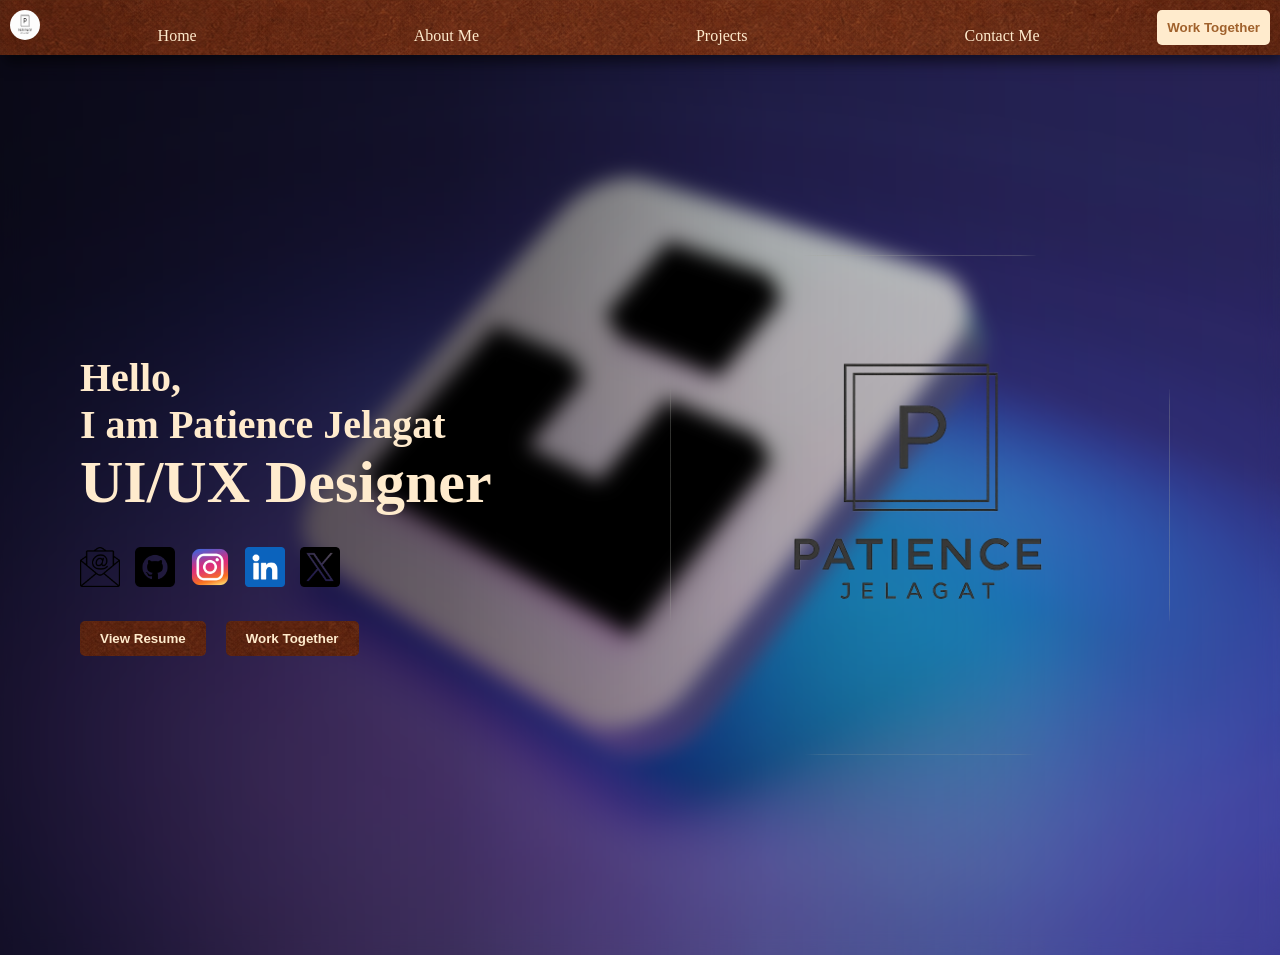
==== html/index.html @ fa7ac681 "Better file structure" ====
<!DOCTYPE html>
<html lang="en">
<head>
    <meta charset="UTF-8">
    <meta name="viewport" content="width=device-width, initial-scale=1.0">
    <title>Digital Creator-Portfolio Template </title>
    <link rel="stylesheet" href="../style.css">
    <link rel="icon" href="/git.ignore/images/inspos/logo.png">
</head>
<body>
    
    <div class="container">
<!--Just the nav-bar contents-->
        <nav>

            <img src="/git.ignore/images/inspos/logo.png" alt="">

            <div class="navLinks">
                
                <a href="index.html">Home</a>
                <a href="about.html">About Me</a>
                <a href="projects.html">Projects</a>
                <a href="contact.html">Contact Me</a>
                
            </div>

            <button>Work Together</button>


        </nav>
     
      <main>


        <div class="intro">

            <div class="homeImage">

            <img src="/git.ignore/images/inspos/watermark.png" alt="">

            </div>

            <section id="summary">

                <div class="text">
                   <p>Hello,</p>
                   <p>I am <span>Patience Jelagat</span></p>
                   <h1>UI/UX Designer</h1>
                </div>

                <div class="mediaLinks">
                    
                    <a href=""><img src="/git.ignore/images/icons/email.png" alt=""></a>
                    <a href=""><img src="/git.ignore/images/icons/github.png" alt=""></a>
                    <a href=""><img src="/git.ignore/images/icons/instagram (1).png" alt=""></a>
                    <a href=""><img src="/git.ignore/images/icons/linkedin.png" alt=""></a>
                    <a href=""><img src="/git.ignore/images/icons/twitter.png" alt=""></a>
                </div>
                <div class="buttons">
                    <button id="view">View Resume</button>
                    <button>Work Together</button>
                </div>
            </section>

        </div>











    </div>


</body>
</html>
---- style.css ----
*{
    padding: 0;
    margin: 0;
    box-sizing: border-box;
}
body{
    background: url(/git.ignore/images/inspos/muhammad-asyfaul-_eqdJnXZz1I-unsplash.jpg);
    background-size: cover;
    background-position: center;
}
/* NAV BAR */
nav img{
    height: 30px;
    width: 30px;
    border-radius: 50px;
    font-family: Georgia, 'Times New Roman', Times, serif;
}

nav{
    background: url(/git.ignore/images/inspos/Textured\ brown\ background.png);
    display: flex;
    padding: 10px;
    justify-content: space-between;
    box-shadow: 4px 8px 12px  rgba(0,0,0, 0.5);
    position: sticky;
    top: 0;
    left: 0;
    width: 100%;
    z-index: 1000;
}

.navLinks{
    display: flex;
    justify-content: space-between;
    align-items: end;
    width:70%;
}

.navLinks a{
    text-decoration: none;
    color: blanchedalmond;
    transition: 0.1s;
}

.navLinks a:hover{
    text-decoration: underline;
}

.navLinks a:active{
    opacity: 0.6;
}

nav button{
    padding: 10px;
    border: none;
    border-radius: 5px;
    background-color: blanchedalmond;
    color:  rgba(136, 63, 4, 0.8);
    font-weight: bold;
    transition: 0.2s;
    cursor: pointer; 
}

nav button:hover{
    transform: translateY(-5px);
    box-shadow: 3px 6px 10px black;
    color: rgb(136, 63, 4) ;
}

nav button:active{
    opacity: 0.5;
}


/* HOMEPAGE */
.mediaLinks img{
    height: 40px;
    width: 40px;
}

.intro{

   background-size: cover;
   background-position: left;
   display: flex;
   justify-content: center;
   align-items: center;
   flex-direction: row-reverse;
   min-height: 100vh;
   gap: 40px;
   padding: 60px;
   overflow: hidden;
   background: linear-gradient(
    to left,
        rgba(0,0,0, 0.05) 0%,
        rgba(0,0,0, 0.12) 20%,
        rgba(0,0,0, 0.25) 40%,
        rgba(0,0, 0, 0.55) 65%,
        rgba(0,0,0, 0.75) 100%
   );
   backdrop-filter: blur(10px);
   -webkit-backdrop-filter: blur(10px);
}

.homeImage{
    flex: 1;
}

.homeImage img{
    width: 100%;
    max-width: 500px;
    height: auto;
    display: block;
    object-fit: fill;
    border-radius: 150px;
}

#summary{
    flex: 1;
    padding-left: 20px;
    display: flex;
    flex-direction: column;
    justify-content: center;
    gap: 30px;

}

.text {
    font-weight: 600;
    font-size: 40px;
    color: blanchedalmond;
}

.mediaLinks{
    display: flex;
    gap: 15px;

}

.mediaLinks img:hover{
    transition: 0.3s;
    filter: drop-shadow(0 0 15px white);
}

.buttons{
    display: flex;
}

.buttons button{
    background: url(/git.ignore/images/inspos/Textured\ brown\ background.png);
    color: blanchedalmond;
    padding: 10px 20px;
    margin-right: 20px;
    border: none;
    font-weight: bold;
    border-radius: 5px;
    cursor: pointer;
    transition: 0.3s;
}


.buttons button:hover{
    color: white;
    transform: translateY(-5px);
    box-shadow: 3px 6px 9px black;

}

.buttons button:active{
    opacity: 0.5;
}


/*CONTACT FORM*/
#contact{
    background-image: url(/git.ignore/images/inspos/Textured\ brown\ background.png);
}

#contactNav{
    box-shadow: none;
}

#contact h1{
    margin-bottom: 20px;
    text-align: center;
    color: floralwhite;
}
.options{
    display: flex;
    justify-content: center;
    gap: 60px;
    padding: 10px;
    
}
@media(max-width:500px){
    .options{
        flex-direction: column-reverse;
    }
}
.icons{
    display: flex;
    flex-direction: column;
    gap: 20px;
    color: floralwhite;
}
.icons ul li{
    list-style: none;
    margin: 10px;
    color: black;
}
.icons h2{
    text-decoration: underline;
}
.icons img{
    max-height: 40px;
    max-width: 40px;
    margin-right: 5px;
}
.icons a{
    text-decoration: none;
    color: floralwhite;
    transition: 0.3s;
}
.icons a:hover{
    text-shadow: 4px 6px 12px aliceblue;
    text-decoration: underline;

}
.icons a:active{
    transition: 0.1s;
    color: black;

}
form{
    display: flex;
    flex-direction: column;
    gap: 15px;
    background-color: blanchedalmond;
    padding: 20px;
    border-radius: 3px;
    box-shadow: 4px 8px 16px;
    
}
form input{
    max-width: 300px;
    padding: 8px;
    border: 1px solid black;
}
textarea{
    max-width: 350px;
    min-height: 150px ;
    padding: 5px;
}
#submitBtn{
    max-width: 60px;
    padding: 8px;
    cursor: pointer;
    color: floralwhite;
    background: url(/git.ignore/images/inspos/Textured\ brown\ background.png );
    border: none;
    border-radius: 2px;
    transition: 0.3s;
    align-self: flex-end;
}
#submitBtn:hover{
    box-shadow: 3px 5px 9px black;
}
#submitBtn:active{
    transition: 0.1s;
    opacity: 0.5;
}
input:focus,
textarea:focus{

    outline: none;

    border: 1px solid rgb(181, 92, 92);

    box-shadow: 0 0 10px rgba(181, 92, 92, 0.4);

}



:root{
    --cream: blanchedalmond;
    --white: floralwhite;
    --brown: rgb(136, 63, 4);
}


/* ABOUT PAGE CONTAINER */

#about{
    min-height: 100vh;

    background:
    linear-gradient(
        rgba(0,0,0,0.6),
        rgba(0,0,0,0.6)
    ),

    url("/git.ignore/images/inspos/muhammad-asyfaul-_eqdJnXZz1I-unsplash.jpg");

    background-size: cover;
    background-position: center;

}

/* SECTION LAYOUT */

#about section{

    background: rgba(255,255,255,0.08);

    backdrop-filter: blur(10px);

    -webkit-backdrop-filter: blur(10px);

    border: 1px solid rgba(255,255,255,0.15);

    border-radius: 20px;

    padding: 40px;

    box-shadow: 0 8px 25px rgba(0,0,0,0.25);

    transition:
    transform 0.35s ease,
    box-shadow 0.35s ease;

    color: floralwhite;

    flex: 1;
}

/* HOVER EFFECT */

#about section:hover{

    transform: translateY(-12px);

    box-shadow:
    0 15px 35px rgba(0,0,0,0.45);

}

/* ABOUT PAGE LAYOUT */

.aboutSections{
    padding: 40px;

    display: flex;

    gap: 30px;

    align-items: stretch;

    margin-top: 60px;

}

/* HERO SECTION */

.aboutHero{

    display: flex;

    flex-direction: column;

    justify-content: center;
}

.aboutHero h1{

    font-size: 3.5rem;

    margin-bottom: 20px;

    text-align: left;
}

.aboutHero p{

    line-height: 1.8;

    margin-bottom: 20px;

    color: rgba(255,255,255,0.85);
}

/* BUTTONS */

.aboutBtns{

    display: flex;

    gap: 15px;

    flex-wrap: wrap;
}

.aboutBtns button{

    padding: 12px 20px;

    border: none;

    border-radius: 8px;

    cursor: pointer;

    background: url(/git.ignore/images/inspos/Textured\ brown\ background.png);

    color: blanchedalmond;

    font-weight: bold;

    transition: 0.3s;
}

.aboutBtns button:hover{

    
    box-shadow: 0 8px 20px black;
}

/* JOURNEY */

.journey h2,
.skillsSection h2{

    margin-bottom: 25px;

    font-size: 2rem;
}

.journey p{

    line-height: 1.8;

    margin-bottom: 15px;

    color: rgba(255,255,255,0.85);
}

/* SKILLS */

.skillsGrid{

    display: grid;

    grid-template-columns:
    repeat(auto-fit,minmax(140px,1fr));

    gap: 20px;
}

.skillCard{

    background: rgba(255,255,255,0.12);

    border: 1px solid rgba(255,255,255,0.15);

    padding: 20px;

    border-radius: 15px;

    text-align: center;

    font-weight: bold;

    transition:
    transform 0.3s ease,
    box-shadow 0.3s ease;

    color: floralwhite;
}

.skillCard:hover{

    transform: translateY(-8px);

    box-shadow:
    0 10px 25px rgba(0,0,0,0.4);

}

/* RESPONSIVE */

@media(max-width:950px){

    .aboutSections{

        flex-direction: column;
    }

    .aboutHero h1{

        font-size: 2.8rem;
    }

}

/* PROJECTS PAGE */

#projectsPage{

    min-height: 100vh;

    padding: 140px 60px 60px;

    background:

    linear-gradient(
        rgba(0,0,0,0.7),
        rgba(0,0,0,0.7)
    ),

    url("/git.ignore/images/inspos/muhammad-asyfaul-_eqdJnXZz1I-unsplash.jpg");

    background-size: cover;

    background-position: center;
}

/* TITLE */

.projectsTitle{

    color: floralwhite;

    font-size: 4rem;

    margin-bottom: 60px;

    text-align: center;
}

/* PROJECT GRID */

.projectsContainer{

    display: grid;

    grid-template-columns:
    repeat(auto-fit,minmax(320px,1fr));

    gap: 40px;
}

/* GLASS CARDS */

.projectCard{

    background: rgba(255,255,255,0.08);

    backdrop-filter: blur(10px);

    -webkit-backdrop-filter: blur(10px);

    border: 1px solid rgba(255,255,255,0.15);

    border-radius: 25px;

    overflow: hidden;

    box-shadow:
    0 8px 25px rgba(0,0,0,0.3);

    transition:
    transform 0.35s ease,
    box-shadow 0.35s ease;
}

/* HOVER EFFECT */

.projectCard:hover{

    transform: translateY(-12px);

    box-shadow:
    0 18px 40px rgba(0,0,0,0.5);
}

/* IMAGES */

.projectCard img{

    width: 100%;

    height: 240px;

    object-fit: cover;
}

/* CONTENT */

.projectInfo{

    padding: 30px;

    color: floralwhite;
}

.projectInfo h2{

    margin-bottom: 20px;

    font-size: 2rem;
}

.projectInfo p{

    line-height: 1.8;

    margin-bottom: 25px;

    color: rgba(255,255,255,0.85);
}

/* TECH STACK */

.stack{

    display: flex;

    flex-wrap: wrap;

    gap: 10px;

    margin-bottom: 25px;
}

.stack span{

    background: rgba(255,255,255,0.12);

    border: 1px solid rgba(255,255,255,0.15);

    padding: 8px 14px;

    border-radius: 30px;

    font-size: 14px;
}

/* BUTTONS */

.projectBtns{

    display: flex;

    gap: 15px;

    flex-wrap: wrap;
}

.projectBtns a{

    text-decoration: none;

    padding: 10px 20px;

    border-radius: 10px;

    background: url(/git.ignore/images/inspos/Textured\ brown\ background.png);

    color: blanchedalmond;

    font-weight: bold;
    box-shadow:
    0 10px 20px rgba(0,0,0,0.35);

    transition:
    transform 0.3s ease,
    box-shadow 0.3s ease;
}

.projectBtns a:hover{

    box-shadow: 5px 10px 20px black;
}

/* MOBILE */

@media(max-width:768px){

    #projectsPage{

        padding: 120px 20px 40px;
    }

    .projectsTitle{

        font-size: 3rem;
    }
}
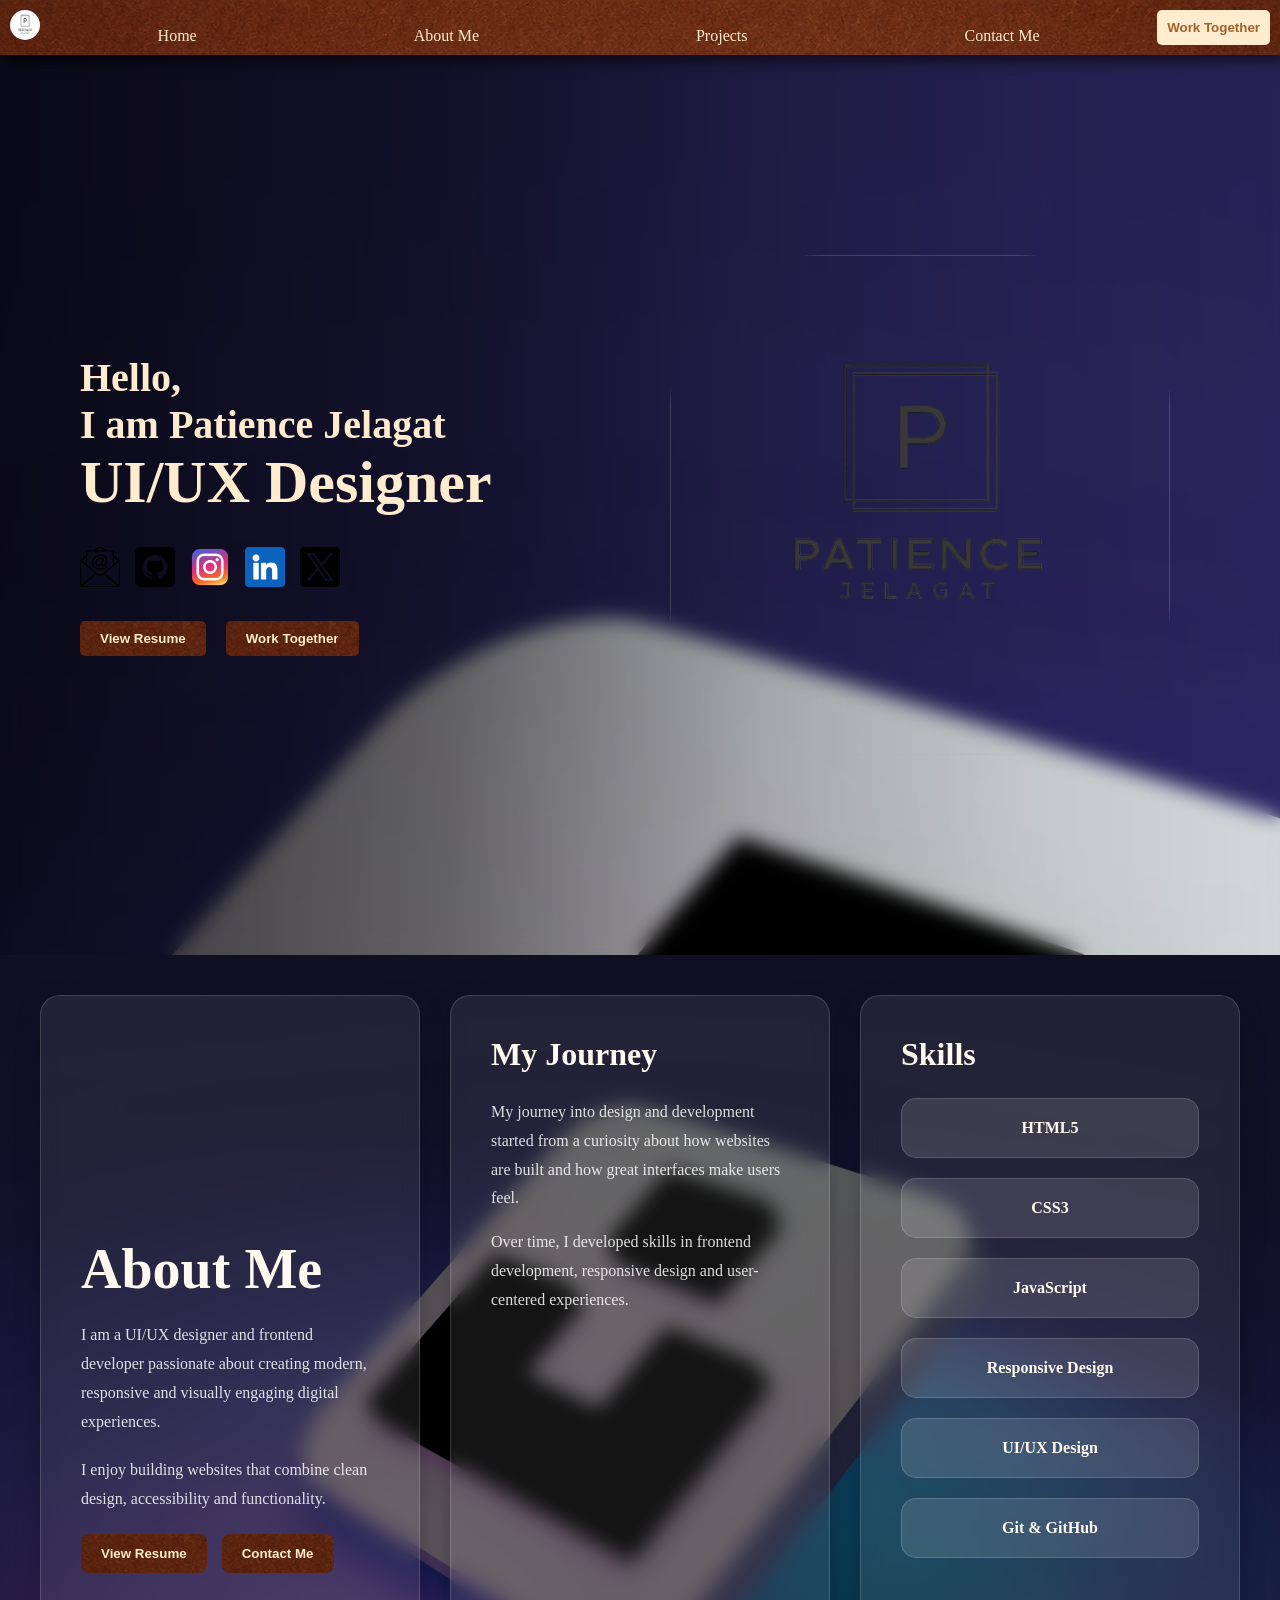
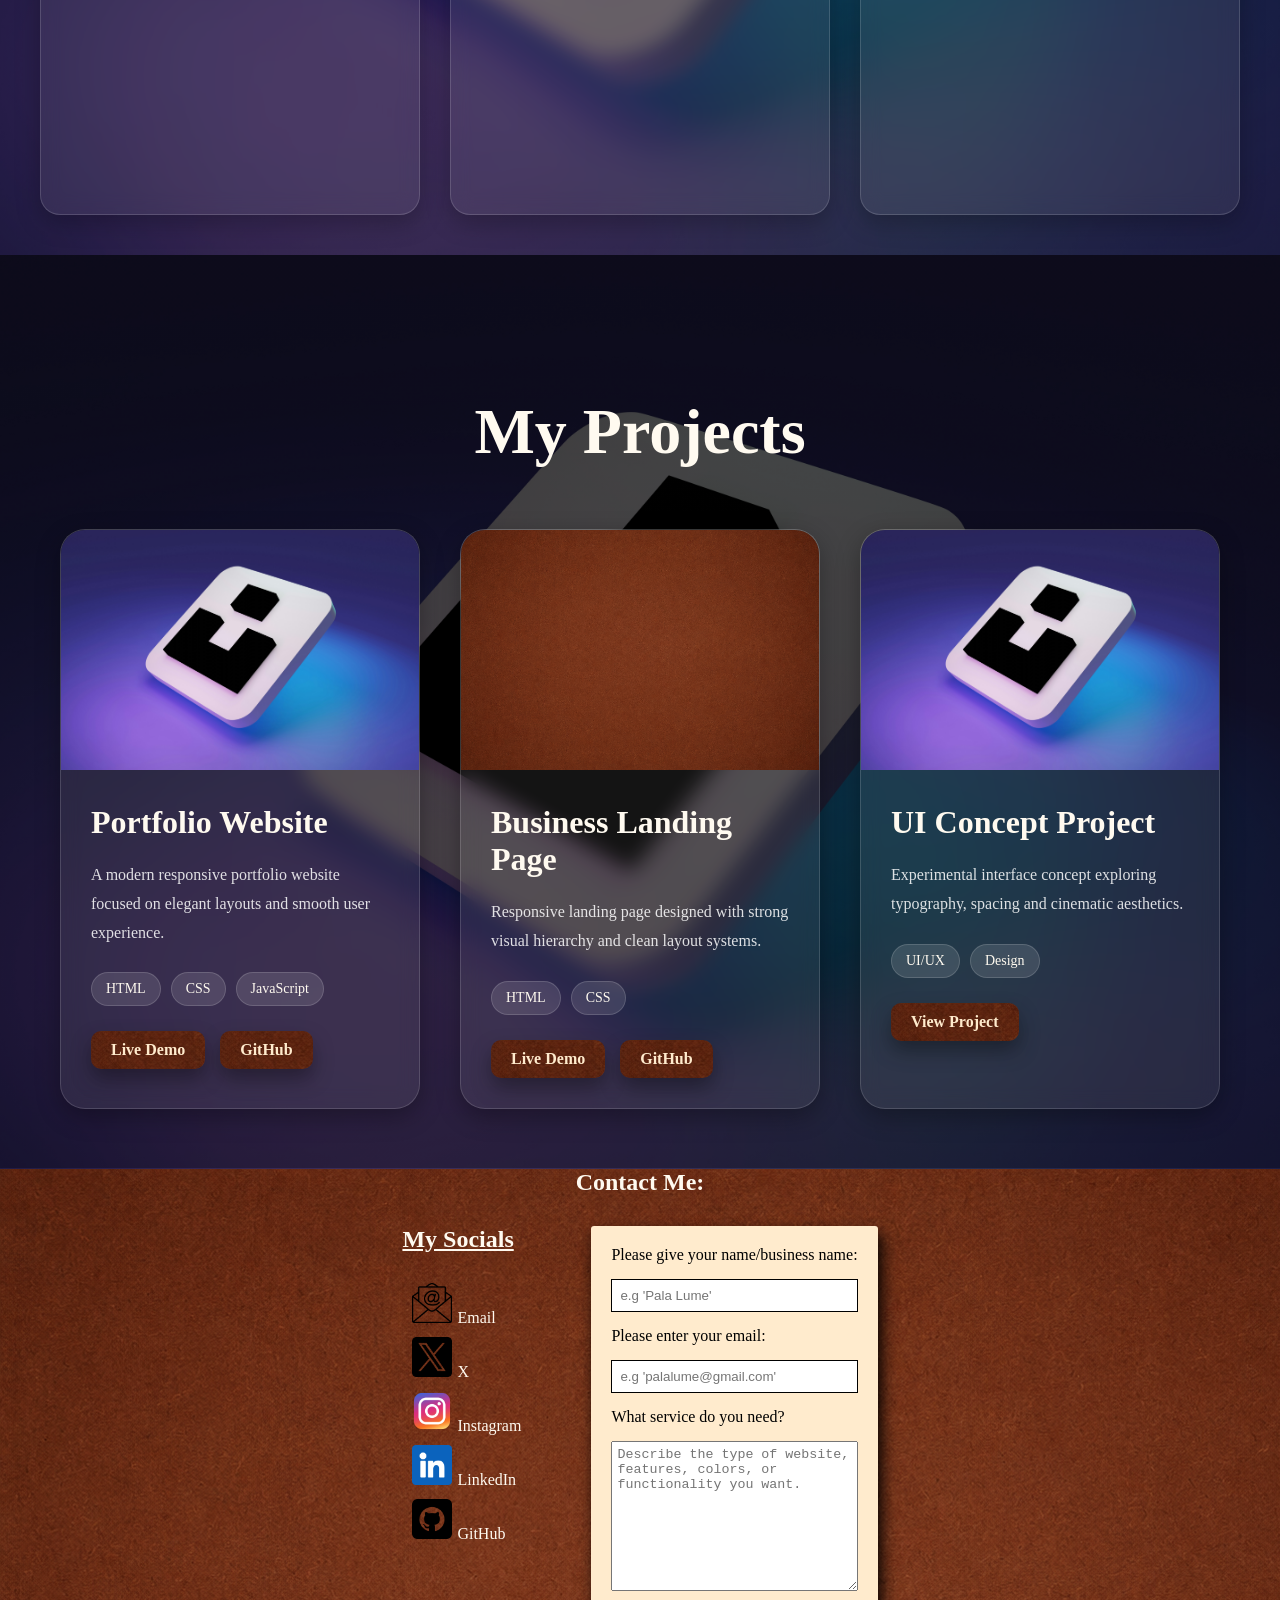
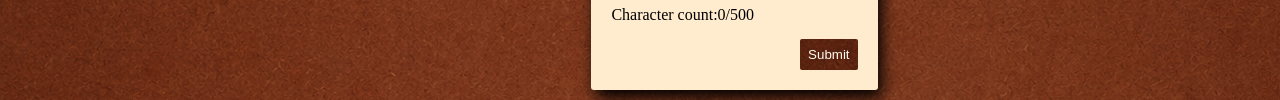
==== commit 07433eed: "Successful move to same html file" ====
--- a/html/index.html
+++ b/html/index.html
@@ -4,7 +4,7 @@
     <meta charset="UTF-8">
     <meta name="viewport" content="width=device-width, initial-scale=1.0">
     <title>Digital Creator-Portfolio Template </title>
-    <link rel="stylesheet" href="../style.css">
+    <link rel="stylesheet" href="../css/style.css">
     <link rel="icon" href="/git.ignore/images/inspos/logo.png">
 </head>
 <body>
@@ -17,9 +17,9 @@
 
             <div class="navLinks">
                 
-                <a href="index.html">Home</a>
-                <a href="about.html">About Me</a>
-                <a href="projects.html">Projects</a>
+                <a href="#home">Home</a>
+                <a href="#aboutMe">About Me</a>
+                <a href="#projectsPage">Projects</a>
                 <a href="contact.html">Contact Me</a>
                 
             </div>
@@ -29,14 +29,13 @@
 
         </nav>
      
-      <main>
-
-
-        <div class="intro">
+
+<!--HOMEPAGE SECTION-->
+        <div id="home" >
 
             <div class="homeImage">
 
-            <img src="/git.ignore/images/inspos/watermark.png" alt="">
+              <img src="/git.ignore/images/inspos/watermark.png" alt="">
 
             </div>
 
@@ -65,6 +64,278 @@
         </div>
 
 
+<!--ABOUT ME SECTION-->
+<div  id="aboutMe" >
+
+    <!-- HERO -->
+
+    <section class="aboutHero">
+
+        <div class="aboutText">
+
+            <h1>About Me</h1>
+
+            <p>
+                I am a UI/UX designer and frontend developer passionate about
+                creating modern, responsive and visually engaging digital
+                experiences.
+            </p>
+
+            <p>
+                I enjoy building websites that combine clean design,
+                accessibility and functionality.
+            </p>
+
+            <div class="aboutBtns">
+                <button>View Resume</button>
+                <button>Contact Me</button>
+            </div>
+
+        </div>
+
+    </section>
+
+    <!-- JOURNEY -->
+
+    <section class="journey">
+
+        <h2>My Journey</h2>
+
+        <p>
+            My journey into design and development started from a curiosity
+            about how websites are built and how great interfaces make users
+            feel.
+        </p>
+
+        <p>
+            Over time, I developed skills in frontend development,
+            responsive design and user-centered experiences.
+        </p>
+
+    </section>
+
+    <!-- SKILLS -->
+
+    <section class="skillsSection">
+
+        <h2>Skills</h2>
+
+        <div class="skillsGrid">
+
+            <div class="skillCard">HTML5</div>
+            <div class="skillCard">CSS3</div>
+            <div class="skillCard">JavaScript</div>
+            <div class="skillCard">Responsive Design</div>
+            <div class="skillCard">UI/UX Design</div>
+            <div class="skillCard">Git & GitHub</div>
+
+        </div>
+
+    </section>
+
+</div>
+
+
+
+<!--PROJECTS SECTION-->
+    <div id="projectsPage">
+
+        <h1 class="projectsTitle">
+            My Projects
+        </h1>
+
+        <div class="projectsContainer">
+
+            <!-- PROJECT CARD -->
+
+            <section class="projectCard">
+
+                <img
+                src="/git.ignore/images/inspos/muhammad-asyfaul-_eqdJnXZz1I-unsplash.jpg"
+                alt="">
+
+                <div class="projectInfo">
+
+                    <h2>Portfolio Website</h2>
+
+                    <p>
+                        A modern responsive portfolio
+                        website focused on elegant
+                        layouts and smooth user
+                        experience.
+                    </p>
+
+                    <div class="stack">
+
+                        <span>HTML</span>
+
+                        <span>CSS</span>
+
+                        <span>JavaScript</span>
+
+                    </div>
+
+                    <div class="projectBtns">
+
+                        <a href="">
+                            Live Demo
+                        </a>
+
+                        <a href="">
+                            GitHub
+                        </a>
+
+                    </div>
+
+                </div>
+
+            </section>
+
+            <!-- SECOND PROJECT -->
+
+            <section class="projectCard">
+
+                <img
+                src="/git.ignore/images/inspos/Textured brown background.png"
+                alt="">
+
+                <div class="projectInfo">
+
+                    <h2>Business Landing Page</h2>
+
+                    <p>
+                        Responsive landing page
+                        designed with strong visual
+                        hierarchy and clean layout
+                        systems.
+                    </p>
+
+                    <div class="stack">
+
+                        <span>HTML</span>
+
+                        <span>CSS</span>
+
+                    </div>
+
+                    <div class="projectBtns">
+
+                        <a href="">
+                            Live Demo
+                        </a>
+
+                        <a href="">
+                            GitHub
+                        </a>
+
+                    </div>
+
+                </div>
+
+            </section>
+
+            <!-- THIRD PROJECT -->
+
+            <section class="projectCard">
+
+                <img
+                src="/git.ignore/images/inspos/muhammad-asyfaul-_eqdJnXZz1I-unsplash.jpg"
+                alt="">
+
+                <div class="projectInfo">
+
+                    <h2>UI Concept Project</h2>
+
+                    <p>
+                        Experimental interface concept
+                        exploring typography,
+                        spacing and cinematic
+                        aesthetics.
+                    </p>
+
+                    <div class="stack">
+
+                        <span>UI/UX</span>
+
+                        <span>Design</span>
+
+                    </div>
+
+                    <div class="projectBtns">
+
+                        <a href="">
+                            View Project
+                        </a>
+
+                    </div>
+
+                </div>
+
+            </section>
+
+        </div>
+
+    </div>
+
+
+
+<!--CONTACT ME SECTION-->
+    <section id="contact">
+
+                <h1>Contact Me:</h1>
+
+        <div class="options">
+
+
+            <div class="icons">
+
+                      <h2>My Socials</h2>
+             <ul>
+                <li>
+                    <a href="mailto:patiencejelagatt@gmail.com" target="_blank"><img src="/git.ignore/images/icons/email.png" alt="">Email </a>
+             </li>
+
+                <li><a href="https://x.com/PJelagat617" target="_blank"><img src="/git.ignore/images/icons/twitter.png" alt="">X </a></li>
+
+                <li><a href="https://www.instagram.com/patience.jelagat" target="_blank"><img src="/git.ignore/images/icons/instagram (1).png" alt="">Instagram </a></li>
+
+                <li><a href="https://www.linkedin.com/in/patience-jelagat-5632aa348/" target="_blank"><img src="/git.ignore/images/icons/linkedin.png" alt="">LinkedIn </a></li>
+
+                <li><a href="https://github.com/P-Jelagat" target="_blank"> <img src="/git.ignore/images/icons/github.png" alt="">GitHub</a></li>
+
+             </ul>
+                
+            </div>
+
+
+
+         <form>
+            <label for="Name">Please give your name/business name:</label>
+            <input type="text" placeholder="e.g 'Pala Lume'" required name="" id="name">
+
+            <label for="email">Please enter your email:</label>
+            <input type="email" name=""  placeholder="e.g 'palalume@gmail.com'" required id="email">
+
+            <label for="textarea">What service do you need?</label>
+            <textarea name="textarea" id="textarea" maxlength="500" placeholder="Describe the type of website, features, colors, or functionality you want." required></textarea>
+             <p>Character count:<span id="count">0</span>/500</p>
+            
+             <button id="submitBtn">Submit
+             </button>
+         </form>
+
+
+        </div>
+
+    </section>
+
+    </div>
+    
+
+
+    <script src="../js/form.js"></script>
+
+
 
 
 
--- a/css/style.css
+++ b/css/style.css
@@ -0,0 +1,691 @@
+*{
+    padding: 0;
+    margin: 0;
+    box-sizing: border-box;
+}
+body{
+    background: url(/git.ignore/images/inspos/muhammad-asyfaul-_eqdJnXZz1I-unsplash.jpg);
+    background-size: cover;
+    background-position: center;
+}
+/* NAV BAR */
+nav img{
+    height: 30px;
+    width: 30px;
+    border-radius: 50px;
+    font-family: Georgia, 'Times New Roman', Times, serif;
+}
+
+nav{
+    background: url(/git.ignore/images/inspos/Textured\ brown\ background.png);
+    display: flex;
+    padding: 10px;
+    justify-content: space-between;
+    box-shadow: 4px 8px 12px  rgba(0,0,0, 0.5);
+    position: sticky;
+    top: 0;
+    left: 0;
+    width: 100%;
+    z-index: 1000;
+}
+
+.navLinks{
+    display: flex;
+    justify-content: space-between;
+    align-items: end;
+    width:70%;
+}
+
+.navLinks a{
+    text-decoration: none;
+    color: blanchedalmond;
+    transition: 0.1s;
+}
+
+.navLinks a:hover{
+    text-decoration: underline;
+}
+
+.navLinks a:active{
+    opacity: 0.6;
+}
+
+nav button{
+    padding: 10px;
+    border: none;
+    border-radius: 5px;
+    background-color: blanchedalmond;
+    color:  rgba(136, 63, 4, 0.8);
+    font-weight: bold;
+    transition: 0.2s;
+    cursor: pointer; 
+}
+
+nav button:hover{
+    transform: translateY(-5px);
+    box-shadow: 3px 6px 10px black;
+    color: rgb(136, 63, 4) ;
+}
+
+nav button:active{
+    opacity: 0.5;
+}
+
+
+/* HOMEPAGE */
+.mediaLinks img{
+    height: 40px;
+    width: 40px;
+}
+
+#home{
+   background: url(/git.ignore/images/inspos/muhammad-asyfaul-_eqdJnXZz1I-unsplash.jpg);
+   background-size: cover;
+   display: flex;
+   justify-content: center;
+   align-items: center;
+   flex-direction: row-reverse;
+   min-height: 100vh;
+   gap: 40px;
+   padding: 60px;
+   overflow: hidden;
+   background: linear-gradient(
+    to left,
+        rgba(0,0,0, 0.05) 0%,
+        rgba(0,0,0, 0.12) 20%,
+        rgba(0,0,0, 0.25) 40%,
+        rgba(0,0, 0, 0.55) 65%,
+        rgba(0,0,0, 0.75) 100%
+   );
+   backdrop-filter: blur(10px);
+   -webkit-backdrop-filter: blur(10px);
+}
+
+.homeImage{
+    flex: 1;
+}
+
+.homeImage img{
+    width: 100%;
+    max-width: 500px;
+    height: auto;
+    display: block;
+    object-fit: fill;
+    border-radius: 150px;
+}
+
+#summary{
+    flex: 1;
+    padding-left: 20px;
+    display: flex;
+    flex-direction: column;
+    justify-content: center;
+    gap: 30px;
+
+}
+
+.text {
+    font-weight: 600;
+    font-size: 40px;
+    color: blanchedalmond;
+}
+
+.mediaLinks{
+    display: flex;
+    gap: 15px;
+
+}
+
+.mediaLinks img:hover{
+    transition: 0.3s;
+    filter: drop-shadow(0 0 15px white);
+}
+
+.buttons{
+    display: flex;
+}
+
+.buttons button{
+    background: url(/git.ignore/images/inspos/Textured\ brown\ background.png);
+    color: blanchedalmond;
+    padding: 10px 20px;
+    margin-right: 20px;
+    border: none;
+    font-weight: bold;
+    border-radius: 5px;
+    cursor: pointer;
+    transition: 0.3s;
+}
+
+
+.buttons button:hover{
+    color: white;
+    transform: translateY(-5px);
+    box-shadow: 3px 6px 9px black;
+
+}
+
+.buttons button:active{
+    opacity: 0.5;
+}
+
+
+:root{
+    --cream: blanchedalmond;
+    --white: floralwhite;
+    --brown: rgb(136, 63, 4);
+}
+
+
+/* ABOUT PAGE CONTAINER */
+
+#aboutMe{
+    min-height: 100vh;
+
+    background:
+    linear-gradient(
+        rgba(0,0,0,0.6),
+        rgba(0,0,0,0.6)
+    ),
+
+    url("/git.ignore/images/inspos/muhammad-asyfaul-_eqdJnXZz1I-unsplash.jpg");
+
+    background-size: cover;
+    background-position: center;
+        padding: 40px;
+
+    display: flex;
+
+    gap: 30px;
+
+    align-items: stretch;
+
+
+}
+
+/* SECTION LAYOUT */
+
+#aboutMe section{
+
+    background: rgba(255,255,255,0.08);
+
+    backdrop-filter: blur(10px);
+
+    -webkit-backdrop-filter: blur(10px);
+
+    border: 1px solid rgba(255,255,255,0.15);
+
+    border-radius: 20px;
+
+    padding: 40px;
+
+    box-shadow: 0 8px 25px rgba(0,0,0,0.25);
+
+    transition:
+    transform 0.35s ease,
+    box-shadow 0.35s ease;
+
+    color: floralwhite;
+
+    flex: 1;
+}
+
+/* HOVER EFFECT */
+
+#aboutMe section:hover{
+
+    transform: translateY(-12px);
+
+    box-shadow:
+    0 15px 35px rgba(0,0,0,0.45);
+
+}
+
+
+/* HERO SECTION */
+
+.aboutHero{
+
+    display: flex;
+
+    flex-direction: column;
+
+    justify-content: center;
+}
+
+.aboutHero h1{
+
+    font-size: 3.5rem;
+
+    margin-bottom: 20px;
+
+    text-align: left;
+}
+
+.aboutHero p{
+
+    line-height: 1.8;
+
+    margin-bottom: 20px;
+
+    color: rgba(255,255,255,0.85);
+}
+
+/* BUTTONS */
+
+.aboutBtns{
+
+    display: flex;
+
+    gap: 15px;
+
+    flex-wrap: wrap;
+}
+
+.aboutBtns button{
+
+    padding: 12px 20px;
+
+    border: none;
+
+    border-radius: 8px;
+
+    cursor: pointer;
+
+    background: url(/git.ignore/images/inspos/Textured\ brown\ background.png);
+
+    color: blanchedalmond;
+
+    font-weight: bold;
+
+    transition: 0.3s;
+}
+
+.aboutBtns button:hover{
+
+    color: white;
+    box-shadow: 0 8px 20px black;
+}
+
+/* JOURNEY */
+
+.journey h2,
+.skillsSection h2{
+
+    margin-bottom: 25px;
+
+    font-size: 2rem;
+}
+
+.journey p{
+
+    line-height: 1.8;
+
+    margin-bottom: 15px;
+
+    color: rgba(255,255,255,0.85);
+}
+
+/* SKILLS */
+
+.skillsGrid{
+
+    display: grid;
+
+    grid-template-columns:
+    repeat(auto-fit,minmax(140px,1fr));
+
+    gap: 20px;
+}
+
+.skillCard{
+
+    background: rgba(255,255,255,0.12);
+
+    border: 1px solid rgba(255,255,255,0.15);
+
+    padding: 20px;
+
+    border-radius: 15px;
+
+    text-align: center;
+
+    font-weight: bold;
+
+    transition:
+    transform 0.3s ease,
+    box-shadow 0.3s ease;
+
+    color: floralwhite;
+}
+
+.skillCard:hover{
+
+    transform: translateY(-8px);
+
+    box-shadow:
+    0 10px 25px rgba(0,0,0,0.4);
+
+}
+
+/* RESPONSIVE */
+
+@media(max-width:950px){
+
+    .aboutSections{
+
+        flex-direction: column;
+    }
+
+    .aboutHero h1{
+
+        font-size: 2.8rem;
+    }
+
+}
+
+/* PROJECTS PAGE */
+
+#projectsPage{
+
+    min-height: 100vh;
+
+    padding: 140px 60px 60px;
+
+    background:
+
+    linear-gradient(
+        rgba(0,0,0,0.7),
+        rgba(0,0,0,0.7)
+    ),
+
+    url("/git.ignore/images/inspos/muhammad-asyfaul-_eqdJnXZz1I-unsplash.jpg");
+
+    background-size: cover;
+
+    background-position: center;
+}
+
+/* TITLE */
+
+.projectsTitle{
+
+    color: floralwhite;
+
+    font-size: 4rem;
+
+    margin-bottom: 60px;
+
+    text-align: center;
+}
+
+/* PROJECT GRID */
+
+.projectsContainer{
+
+    display: grid;
+
+    grid-template-columns:
+    repeat(auto-fit,minmax(320px,1fr));
+
+    gap: 40px;
+}
+
+/* GLASS CARDS */
+
+.projectCard{
+
+    background: rgba(255,255,255,0.08);
+
+    backdrop-filter: blur(10px);
+
+    -webkit-backdrop-filter: blur(10px);
+
+    border: 1px solid rgba(255,255,255,0.15);
+
+    border-radius: 25px;
+
+    overflow: hidden;
+
+    box-shadow:
+    0 8px 25px rgba(0,0,0,0.3);
+
+    transition:
+    transform 0.35s ease,
+    box-shadow 0.35s ease;
+}
+
+/* HOVER EFFECT */
+
+.projectCard:hover{
+
+    transform: translateY(-12px);
+
+    box-shadow:
+    0 18px 40px rgba(0,0,0,0.5);
+}
+
+/* IMAGES */
+
+.projectCard img{
+
+    width: 100%;
+
+    height: 240px;
+
+    object-fit: cover;
+}
+
+/* CONTENT */
+
+.projectInfo{
+
+    padding: 30px;
+
+    color: floralwhite;
+}
+
+.projectInfo h2{
+
+    margin-bottom: 20px;
+
+    font-size: 2rem;
+}
+
+.projectInfo p{
+
+    line-height: 1.8;
+
+    margin-bottom: 25px;
+
+    color: rgba(255,255,255,0.85);
+}
+
+/* TECH STACK */
+
+.stack{
+
+    display: flex;
+
+    flex-wrap: wrap;
+
+    gap: 10px;
+
+    margin-bottom: 25px;
+}
+
+.stack span{
+
+    background: rgba(255,255,255,0.12);
+
+    border: 1px solid rgba(255,255,255,0.15);
+
+    padding: 8px 14px;
+
+    border-radius: 30px;
+
+    font-size: 14px;
+}
+
+/* BUTTONS */
+
+.projectBtns{
+
+    display: flex;
+
+    gap: 15px;
+
+    flex-wrap: wrap;
+}
+
+.projectBtns a{
+
+    text-decoration: none;
+
+    padding: 10px 20px;
+
+    border-radius: 10px;
+
+    background: url(/git.ignore/images/inspos/Textured\ brown\ background.png);
+
+    color: blanchedalmond;
+
+    font-weight: bold;
+    box-shadow:
+    0 10px 20px rgba(0,0,0,0.35);
+
+    transition:
+    transform 0.3s ease,
+    box-shadow 0.3s ease;
+}
+
+.projectBtns a:hover{
+
+    box-shadow: 5px 10px 20px black;
+}
+
+/* MOBILE */
+
+@media(max-width:768px){
+
+    #projectsPage{
+
+        padding: 120px 20px 40px;
+    }
+
+    .projectsTitle{
+
+        font-size: 3rem;
+    }
+}
+
+
+/*CONTACT FORM*/
+#contact{
+    background-image: url(/git.ignore/images/inspos/Textured\ brown\ background.png);
+}
+
+#contactNav{
+    box-shadow: none;
+}
+
+#contact h1{
+    margin-bottom: 20px;
+    text-align: center;
+    color: floralwhite;
+}
+.options{
+    display: flex;
+    justify-content: center;
+    gap: 60px;
+    padding: 10px;
+    
+}
+@media(max-width:500px){
+    .options{
+        flex-direction: column-reverse;
+    }
+}
+.icons{
+    display: flex;
+    flex-direction: column;
+    gap: 20px;
+    color: floralwhite;
+}
+.icons ul li{
+    list-style: none;
+    margin: 10px;
+    color: black;
+}
+.icons h2{
+    text-decoration: underline;
+}
+.icons img{
+    max-height: 40px;
+    max-width: 40px;
+    margin-right: 5px;
+}
+.icons a{
+    text-decoration: none;
+    color: floralwhite;
+    transition: 0.3s;
+}
+.icons a:hover{
+    text-shadow: 4px 6px 12px aliceblue;
+    text-decoration: underline;
+
+}
+.icons a:active{
+    transition: 0.1s;
+    color: black;
+
+}
+form{
+    display: flex;
+    flex-direction: column;
+    gap: 15px;
+    background-color: blanchedalmond;
+    padding: 20px;
+    border-radius: 3px;
+    box-shadow: 4px 8px 16px;
+    
+}
+form input{
+    max-width: 300px;
+    padding: 8px;
+    border: 1px solid black;
+}
+textarea{
+    max-width: 350px;
+    min-height: 150px ;
+    padding: 5px;
+}
+#submitBtn{
+    max-width: 60px;
+    padding: 8px;
+    cursor: pointer;
+    color: floralwhite;
+    background: url(/git.ignore/images/inspos/Textured\ brown\ background.png );
+    border: none;
+    border-radius: 2px;
+    transition: 0.3s;
+    align-self: flex-end;
+}
+#submitBtn:hover{
+    box-shadow: 3px 5px 9px black;
+}
+#submitBtn:active{
+    transition: 0.1s;
+    opacity: 0.5;
+}
+input:focus,
+textarea:focus{
+
+    outline: none;
+
+    border: 1px solid rgb(181, 92, 92);
+
+    box-shadow: 0 0 10px rgba(181, 92, 92, 0.4);
+
+}
+
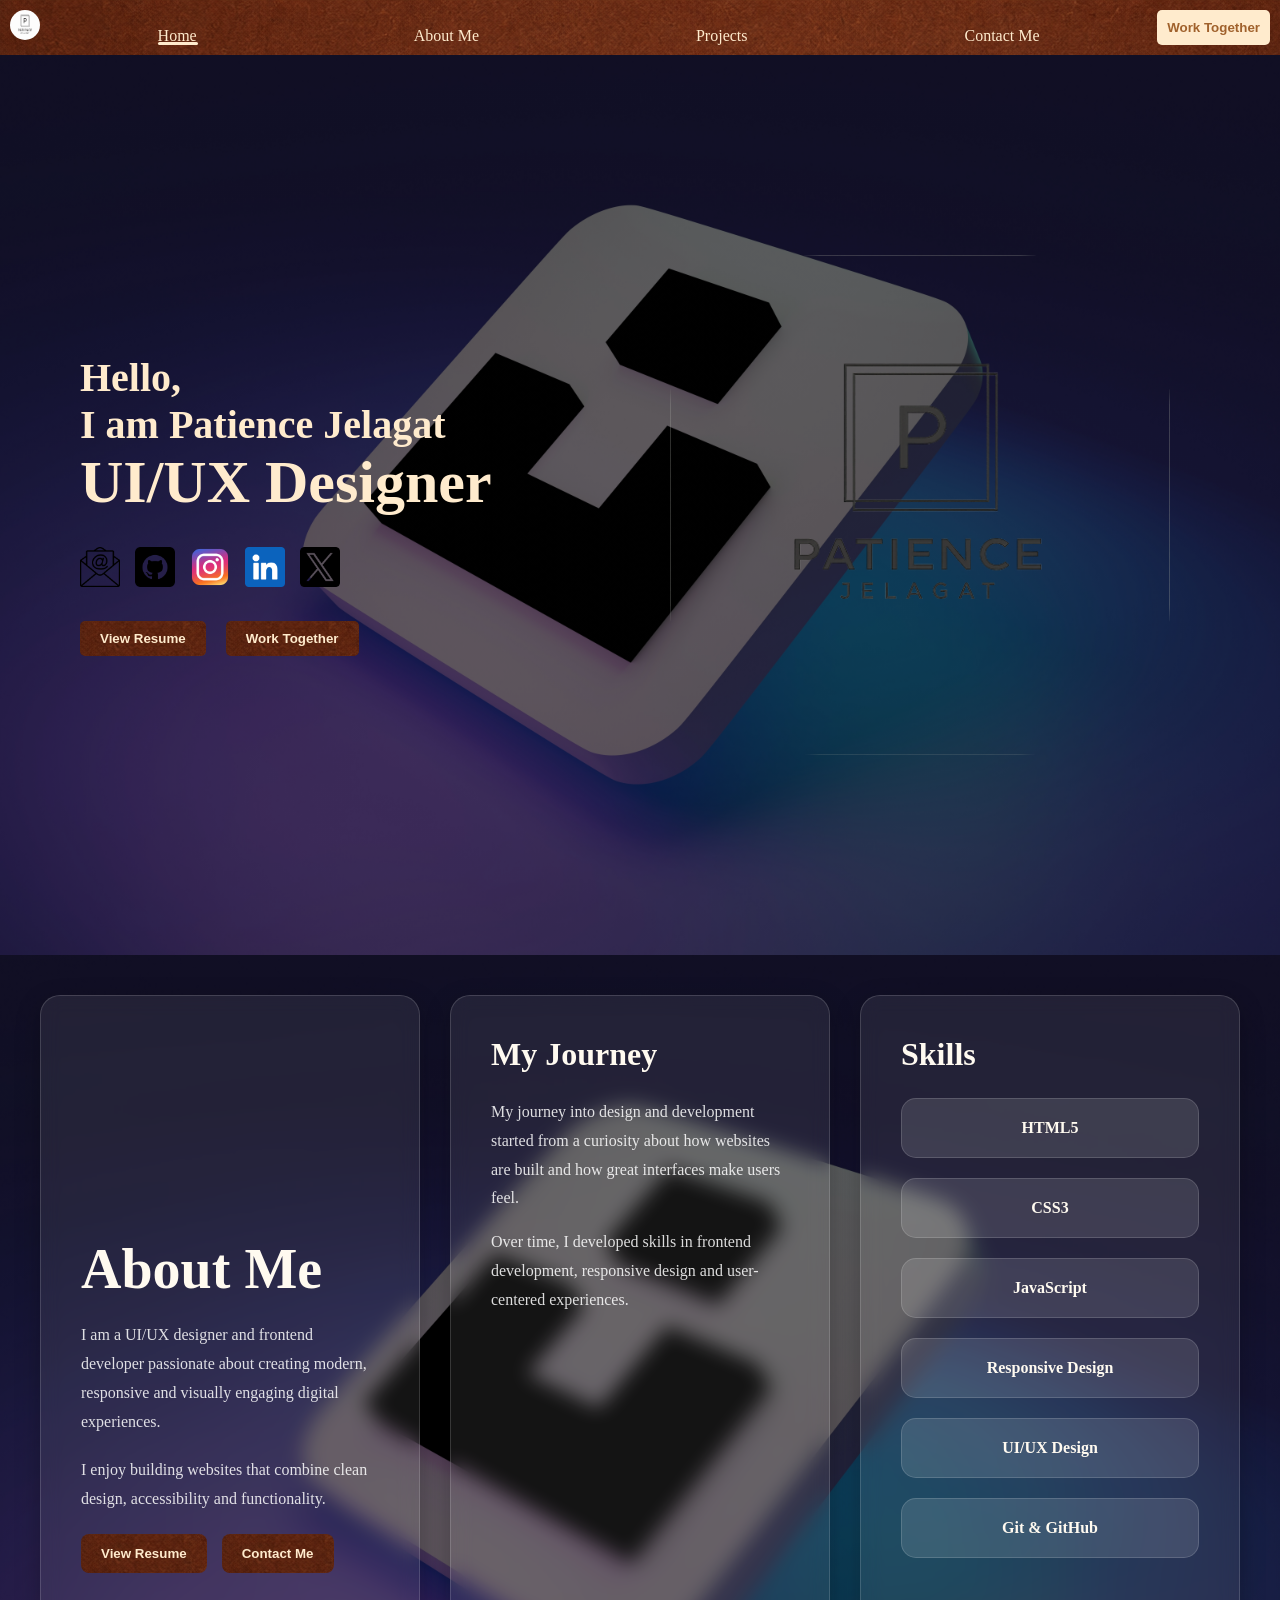
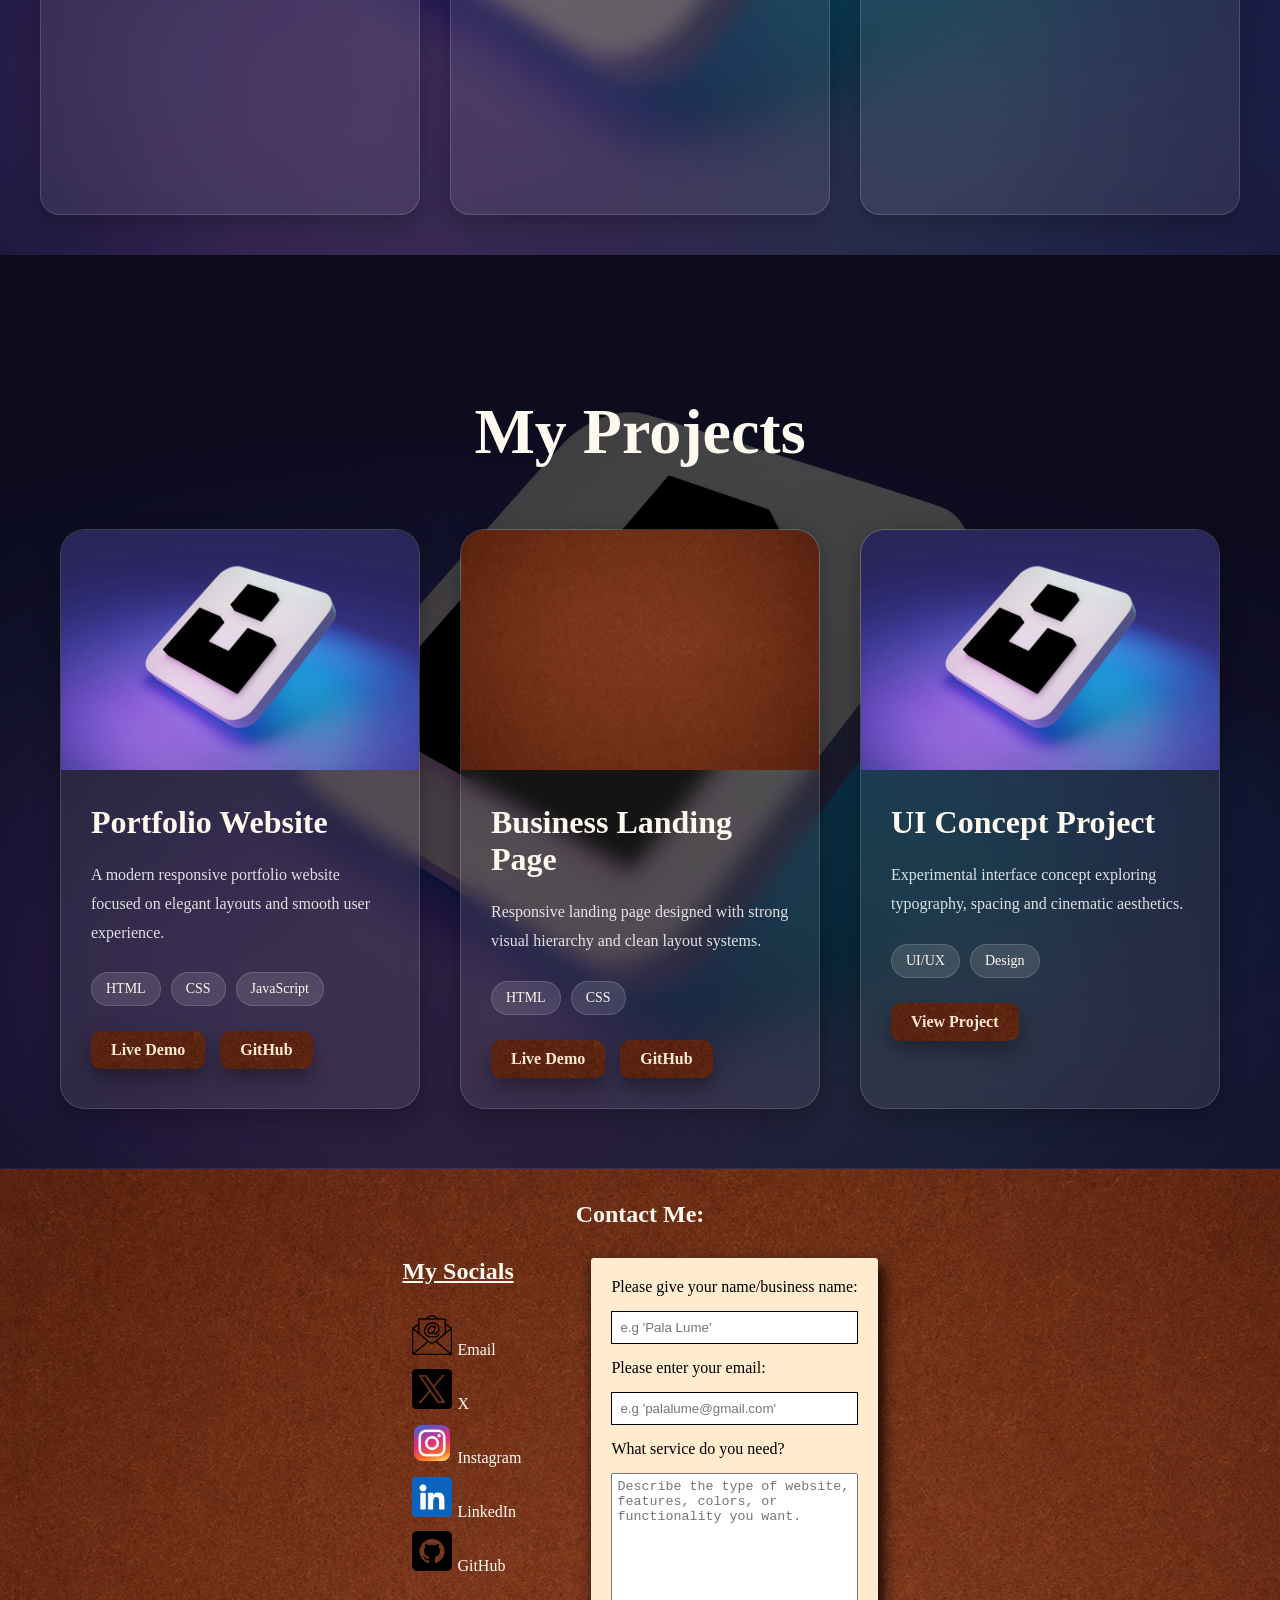
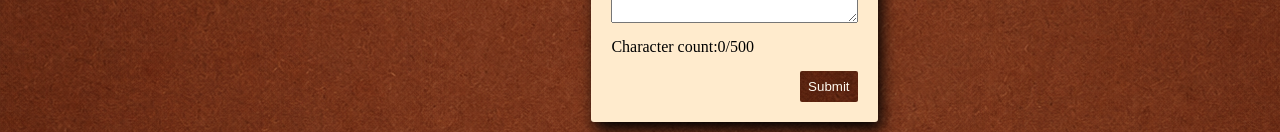
==== commit 2c6b33e5: "So far so good" ====
--- a/html/index.html
+++ b/html/index.html
@@ -17,10 +17,12 @@
 
             <div class="navLinks">
                 
-                <a href="#home">Home</a>
-                <a href="#aboutMe">About Me</a>
-                <a href="#projectsPage">Projects</a>
-                <a href="contact.html">Contact Me</a>
+                <a href="#" class="navLink" data-target="home">Home</a>
+                <a href="#" class="navLink" data-target="aboutMe">About Me</a>
+                <a href="#" class="navLink" data-target="projectsPage">Projects</a>
+                <a href="#" class="navLink" data-target="contact">Contact Me</a>
+
+                <div class="underline"></div>
                 
             </div>
 
@@ -31,7 +33,7 @@
      
 
 <!--HOMEPAGE SECTION-->
-        <div id="home" >
+        <div id="home"  class="page">
 
             <div class="homeImage">
 
@@ -65,7 +67,7 @@
 
 
 <!--ABOUT ME SECTION-->
-<div  id="aboutMe" >
+<div  id="aboutMe" class="page">
 
     <!-- HERO -->
 
@@ -116,7 +118,7 @@
 
     <!-- SKILLS -->
 
-    <section class="skillsSection">
+    <section class="skillsSection" >
 
         <h2>Skills</h2>
 
@@ -138,7 +140,7 @@
 
 
 <!--PROJECTS SECTION-->
-    <div id="projectsPage">
+    <div id="projectsPage" class="page">
 
         <h1 class="projectsTitle">
             My Projects
@@ -193,7 +195,7 @@
 
             <!-- SECOND PROJECT -->
 
-            <section class="projectCard">
+            <section class="projectCard" >
 
                 <img
                 src="/git.ignore/images/inspos/Textured brown background.png"
@@ -280,7 +282,7 @@
 
 
 <!--CONTACT ME SECTION-->
-    <section id="contact">
+    <section id="contact" class="page">
 
                 <h1>Contact Me:</h1>
 
@@ -332,7 +334,7 @@
     </div>
     
 
-
+     <script src="../js/script.js"></script>
     <script src="../js/form.js"></script>
 
 
--- a/css/style.css
+++ b/css/style.css
@@ -21,7 +21,6 @@
     display: flex;
     padding: 10px;
     justify-content: space-between;
-    box-shadow: 4px 8px 12px  rgba(0,0,0, 0.5);
     position: sticky;
     top: 0;
     left: 0;
@@ -31,22 +30,24 @@
 
 .navLinks{
     display: flex;
+    position: relative;
     justify-content: space-between;
     align-items: end;
     width:70%;
 }
 
-.navLinks a{
+.navLink{
+    position: relative;
     text-decoration: none;
     color: blanchedalmond;
     transition: 0.1s;
 }
 
-.navLinks a:hover{
-    text-decoration: underline;
-}
-
-.navLinks a:active{
+.navLink:hover{
+    color: white;
+}
+
+.navLink:active{
     opacity: 0.6;
 }
 
@@ -72,6 +73,16 @@
 }
 
 
+/* STYLING THE UNDERLINE */
+.underline{
+    position: absolute;
+    height: 3px;
+    min-width: 40px;
+    background-color: blanchedalmond;
+    border-radius: 10px;
+}
+
+
 /* HOMEPAGE */
 .mediaLinks img{
     height: 40px;
@@ -79,8 +90,6 @@
 }
 
 #home{
-   background: url(/git.ignore/images/inspos/muhammad-asyfaul-_eqdJnXZz1I-unsplash.jpg);
-   background-size: cover;
    display: flex;
    justify-content: center;
    align-items: center;
@@ -89,16 +98,17 @@
    gap: 40px;
    padding: 60px;
    overflow: hidden;
-   background: linear-gradient(
-    to left,
-        rgba(0,0,0, 0.05) 0%,
-        rgba(0,0,0, 0.12) 20%,
-        rgba(0,0,0, 0.25) 40%,
-        rgba(0,0, 0, 0.55) 65%,
-        rgba(0,0,0, 0.75) 100%
-   );
-   backdrop-filter: blur(10px);
-   -webkit-backdrop-filter: blur(10px);
+   background:
+    linear-gradient(
+        rgba(0,0,0,0.6),
+        rgba(0,0,0,0.6)
+    ),
+
+    url("/git.ignore/images/inspos/muhammad-asyfaul-_eqdJnXZz1I-unsplash.jpg");
+
+    background-size: cover;
+    background-position: left;
+
 }
 
 .homeImage{
@@ -192,7 +202,7 @@
 
     background-size: cover;
     background-position: center;
-        padding: 40px;
+    padding: 40px;
 
     display: flex;
 
@@ -372,7 +382,7 @@
 
 @media(max-width:950px){
 
-    .aboutSections{
+    #aboutMe{
 
         flex-direction: column;
     }
@@ -561,6 +571,7 @@
 
 .projectBtns a:hover{
 
+    color: white;
     box-shadow: 5px 10px 20px black;
 }
 
@@ -583,6 +594,7 @@
 /*CONTACT FORM*/
 #contact{
     background-image: url(/git.ignore/images/inspos/Textured\ brown\ background.png);
+    padding-top: 2em;
 }
 
 #contactNav{
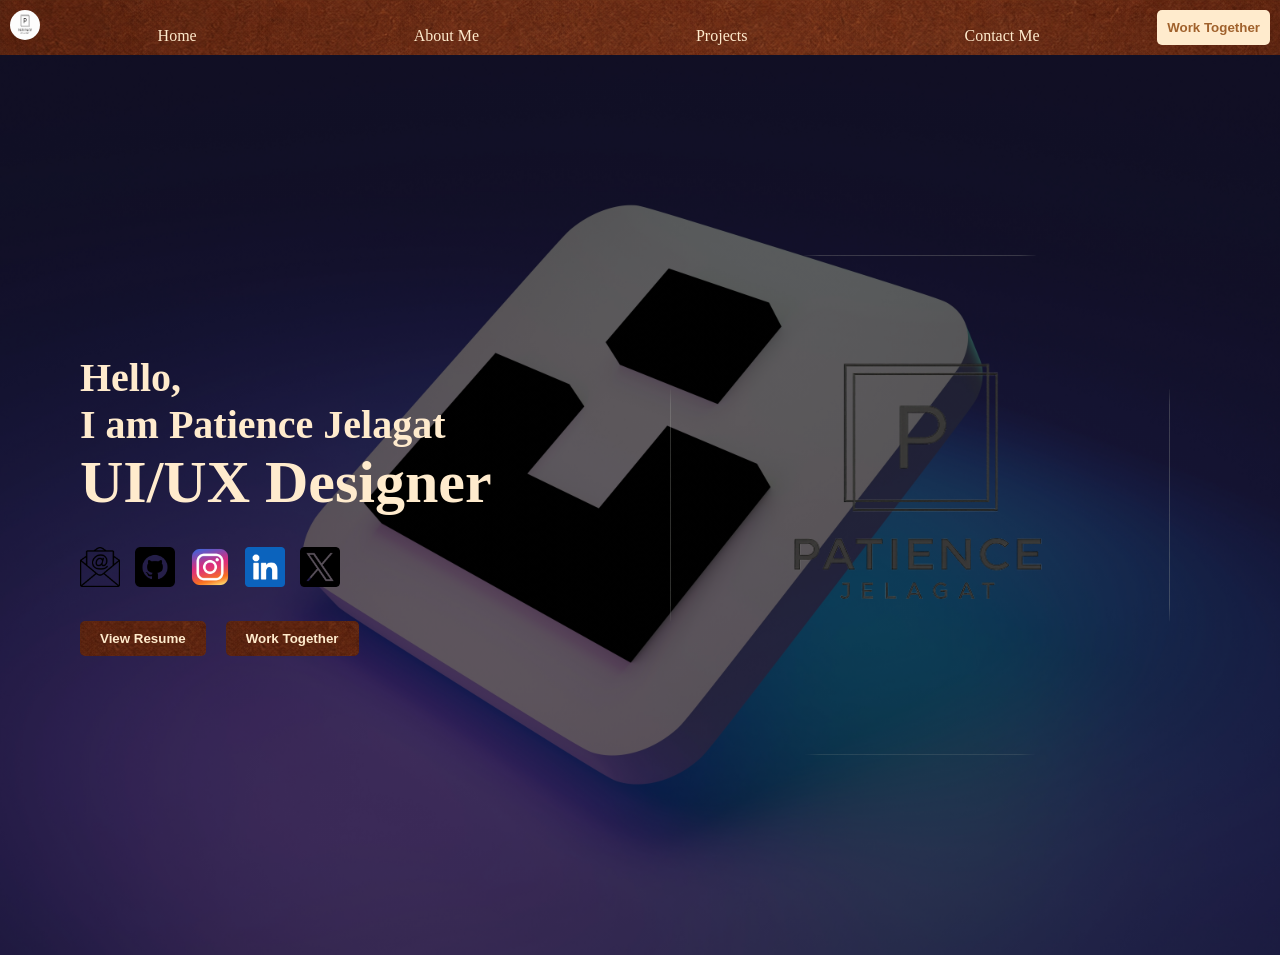
==== commit cbd7797b: "First Complete Version" ====
--- a/html/index.html
+++ b/html/index.html
@@ -17,10 +17,10 @@
 
             <div class="navLinks">
                 
-                <a href="#" class="navLink" data-target="home">Home</a>
-                <a href="#" class="navLink" data-target="aboutMe">About Me</a>
-                <a href="#" class="navLink" data-target="projectsPage">Projects</a>
-                <a href="#" class="navLink" data-target="contact">Contact Me</a>
+                <a href="" class="navLink active">Home</a>
+                <a href="" class="navLink">About Me</a>
+                <a href="" class="navLink">Projects</a>
+                <a href="" class="navLink">Contact Me</a>
 
                 <div class="underline"></div>
                 
@@ -33,7 +33,14 @@
      
 
 <!--HOMEPAGE SECTION-->
-        <div id="home"  class="page">
+
+
+
+
+         <div class="page activePage">
+
+
+        <div id="home" class="pageContent showContent">
 
             <div class="homeImage">
 
@@ -66,8 +73,16 @@
         </div>
 
 
+         </div>
+
+
+
+
 <!--ABOUT ME SECTION-->
-<div  id="aboutMe" class="page">
+<div class="page">
+
+
+<div  id="aboutMe" class="pageContent">
 
     <!-- HERO -->
 
@@ -139,8 +154,16 @@
 
 
 
+</div>
+
+
+
 <!--PROJECTS SECTION-->
-    <div id="projectsPage" class="page">
+
+       <div class="page">
+
+
+    <div id="projectsPage" class="pageContent">
 
         <h1 class="projectsTitle">
             My Projects
@@ -280,9 +303,19 @@
     </div>
 
 
+       </div>
+
+
+
+
+
 
 <!--CONTACT ME SECTION-->
-    <section id="contact" class="page">
+
+     <div class="page">
+
+
+    <section id="contact" class="pageContent">
 
                 <h1>Contact Me:</h1>
 
@@ -331,6 +364,11 @@
 
     </section>
 
+
+     </div>
+
+
+
     </div>
     
 
--- a/css/style.css
+++ b/css/style.css
@@ -77,9 +77,10 @@
 .underline{
     position: absolute;
     height: 3px;
-    min-width: 40px;
+    width: 0px;
     background-color: blanchedalmond;
     border-radius: 10px;
+    transition: 0.4s ease;
 }
 
 
@@ -701,3 +702,39 @@
 
 }
 
+
+/* FOR PAGE TRANSITIONS */
+
+/* Only one page on display at time */
+.page{
+    display: none;
+    width: 100%;
+}
+
+.page.activePage{
+    display: block;
+}
+
+.pageContent{
+    opacity: 1;
+    transform: translateX(0);
+    transition: 0.7s ease;
+}
+
+/* left and right entry */
+.fromLeft{
+    transform: translateX(-120px);
+    opacity: 1;
+}
+
+.fromRight{
+    transform: translateX(120px);
+    opacity: 1;
+}
+
+/* visible state */
+.showPage{
+    transform: translateX(0);
+    opacity: 1;
+}
+
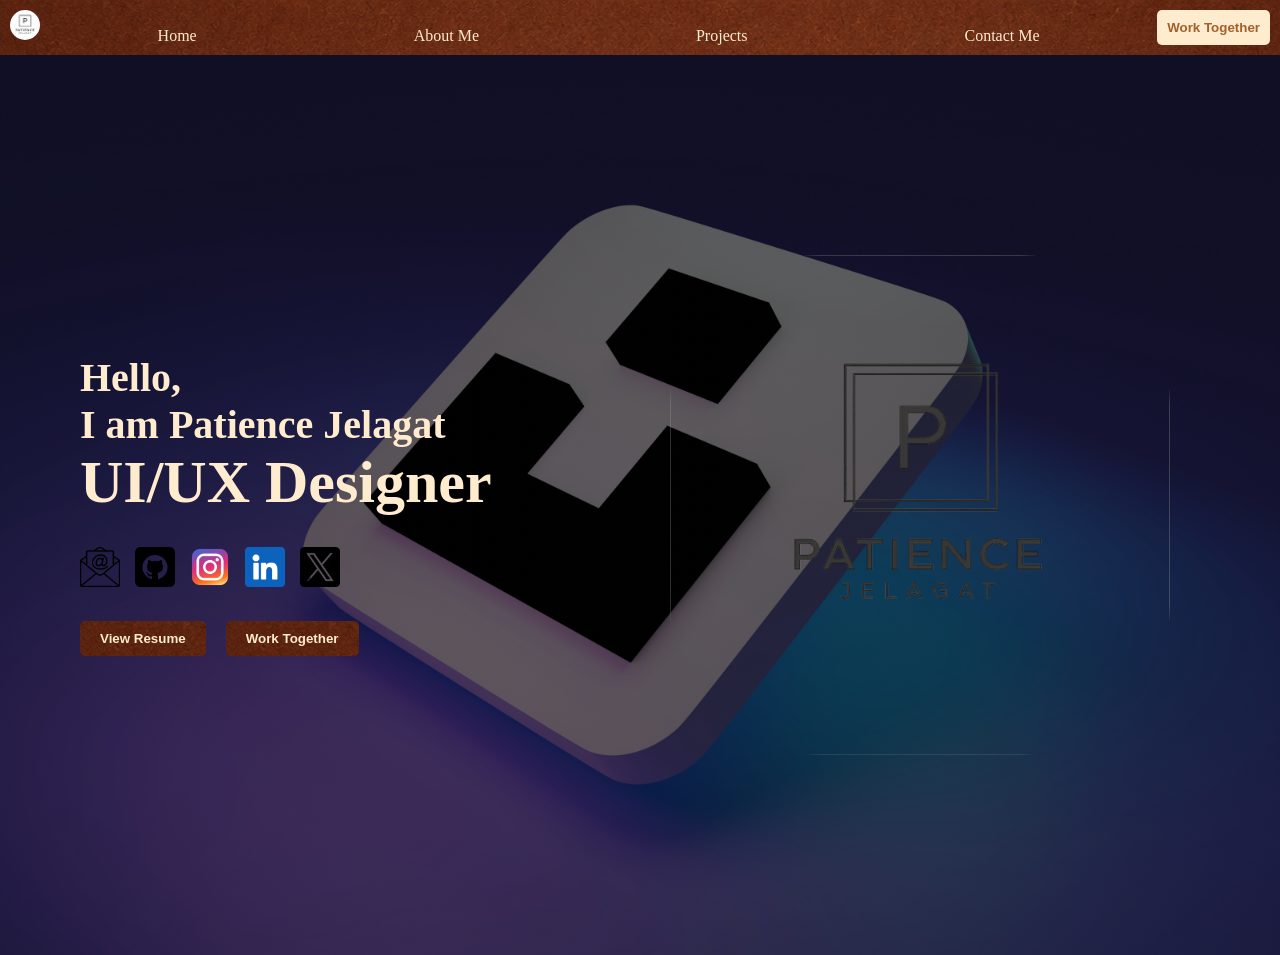
==== commit f3e40aa6: "Fully Functional and Mobile Responsive Version" ====
--- a/html/index.html
+++ b/html/index.html
@@ -13,20 +13,21 @@
 <!--Just the nav-bar contents-->
         <nav>
 
-            <img src="/git.ignore/images/inspos/logo.png" alt="">
+            <div class="navImage"></div>
+            <button class="menuBtn">&#9776;</button>
 
             <div class="navLinks">
                 
-                <a href="" class="navLink active">Home</a>
-                <a href="" class="navLink">About Me</a>
-                <a href="" class="navLink">Projects</a>
-                <a href="" class="navLink">Contact Me</a>
+                <a href="#home" class="navLink active">Home</a>
+                <a href="#aboutMe" id="hide" class="navLink">About Me</a>
+                <a href="#projectsPage" id="hide" class="navLink">Projects</a>
+                <a href="#contact" class="navLink">Contact Me</a>
 
                 <div class="underline"></div>
                 
             </div>
 
-            <button>Work Together</button>
+            <button id="work">Work Together</button>
 
 
         </nav>
@@ -58,11 +59,11 @@
 
                 <div class="mediaLinks">
                     
-                    <a href=""><img src="/git.ignore/images/icons/email.png" alt=""></a>
-                    <a href=""><img src="/git.ignore/images/icons/github.png" alt=""></a>
-                    <a href=""><img src="/git.ignore/images/icons/instagram (1).png" alt=""></a>
-                    <a href=""><img src="/git.ignore/images/icons/linkedin.png" alt=""></a>
-                    <a href=""><img src="/git.ignore/images/icons/twitter.png" alt=""></a>
+                    <a href="mailto:patiencejelagatt@gmail.com"><img src="/git.ignore/images/icons/email.png" alt=""></a>
+                    <a href="https://github.com/P-Jelagat"><img src="/git.ignore/images/icons/github.png" alt=""></a>
+                    <a href="https://www.instagram.com/patience.jelagat"><img src="/git.ignore/images/icons/instagram (1).png" alt=""></a>
+                    <a href="https://www.linkedin.com/in/patience-jelagat-5632aa348/"><img src="/git.ignore/images/icons/linkedin.png" alt=""></a>
+                    <a href="https://x.com/PJelagat617"><img src="/git.ignore/images/icons/twitter.png" alt=""></a>
                 </div>
                 <div class="buttons">
                     <button id="view">View Resume</button>
@@ -345,11 +346,11 @@
 
 
          <form>
-            <label for="Name">Please give your name/business name:</label>
+            <label for="name">Please give your name/business name:</label>
             <input type="text" placeholder="e.g 'Pala Lume'" required name="" id="name">
 
             <label for="email">Please enter your email:</label>
-            <input type="email" name=""  placeholder="e.g 'palalume@gmail.com'" required id="email">
+            <input type="email" name="email"  placeholder="e.g 'palalume@gmail.com'" required id="email">
 
             <label for="textarea">What service do you need?</label>
             <textarea name="textarea" id="textarea" maxlength="500" placeholder="Describe the type of website, features, colors, or functionality you want." required></textarea>
--- a/css/style.css
+++ b/css/style.css
@@ -9,10 +9,13 @@
     background-position: center;
 }
 /* NAV BAR */
-nav img{
+.navImage{
+    background: url(/git.ignore/images/inspos/logo.png);
+    background-size:cover ;
+    background-position: center;
     height: 30px;
     width: 30px;
-    border-radius: 50px;
+    border-radius: 150px;
     font-family: Georgia, 'Times New Roman', Times, serif;
 }
 
@@ -51,7 +54,7 @@
     opacity: 0.6;
 }
 
-nav button{
+#work{
     padding: 10px;
     border: none;
     border-radius: 5px;
@@ -62,14 +65,23 @@
     cursor: pointer; 
 }
 
-nav button:hover{
+#work:hover{
     transform: translateY(-5px);
     box-shadow: 3px 6px 10px black;
     color: rgb(136, 63, 4) ;
 }
 
-nav button:active{
+#work:active{
     opacity: 0.5;
+}
+
+.menuBtn{
+    background: none;
+    border: none;
+    font-size: 1.5rem;
+    font-weight: bold;
+    color: floralwhite;
+    display: none;
 }
 
 
@@ -594,6 +606,7 @@
 
 /*CONTACT FORM*/
 #contact{
+    min-height: 100VH;
     background-image: url(/git.ignore/images/inspos/Textured\ brown\ background.png);
     padding-top: 2em;
 }
@@ -738,3 +751,66 @@
     opacity: 1;
 }
 
+
+
+
+
+/* STOPS MENU FROM APPEARING IN LARGER SCREENS */
+ .mobileMenu{
+    display: none ;
+ }
+
+/* NAVIGATION RESPONSIVENESS ON SMALL SCREENS */
+@media(max-width:600px){
+    html{
+        scroll-behavior: smooth;
+    }
+    .navImage{
+        display: none;
+    }
+    nav{
+        padding:5px;
+        
+    }
+    nav #work{
+        display: none;
+    }
+    nav #hide{
+        display: none;
+    }
+    nav a{
+        margin: 5px;
+    }
+    .menuBtn{
+        display: block;
+    }
+
+    /* OVERRIDING TRANSITIONS FOR SMALLER SCREENS */
+    .page{
+        display: block;
+        width: 100%;
+    }
+    
+
+    /* STYLING THE MENU */
+    .mobileMenu{
+        position: fixed;
+        top: 0;
+        left: -300px;
+        min-width: 150px;
+        height: 100vh;
+        display: flex;
+        flex-direction: column;
+        gap: 20px;
+        padding: 100px 30px;
+        transition: 0.3s ease;
+        z-index: 999;
+        background: url(/git.ignore/images/inspos/Textured\ brown\ background.png);
+    }
+
+    .mobileMenu.open{
+        left: 0;
+    }
+}
+
+
